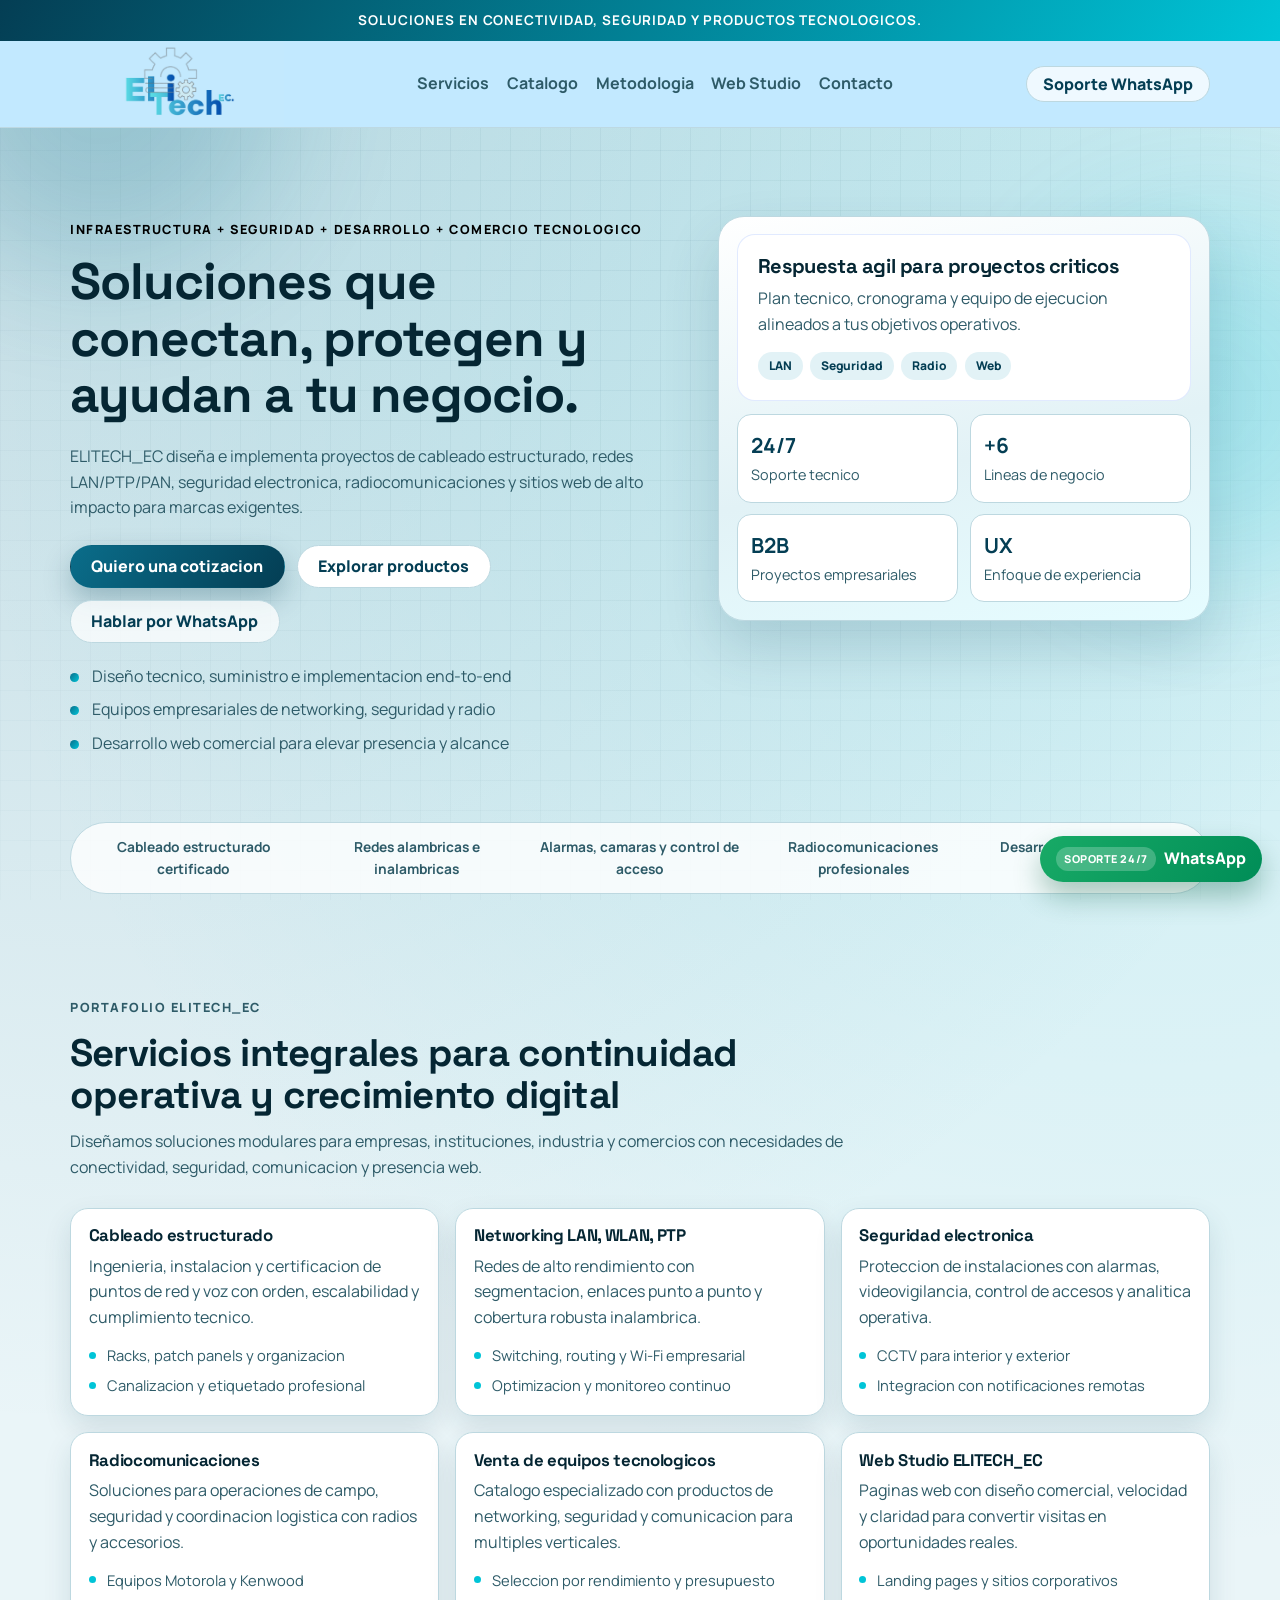
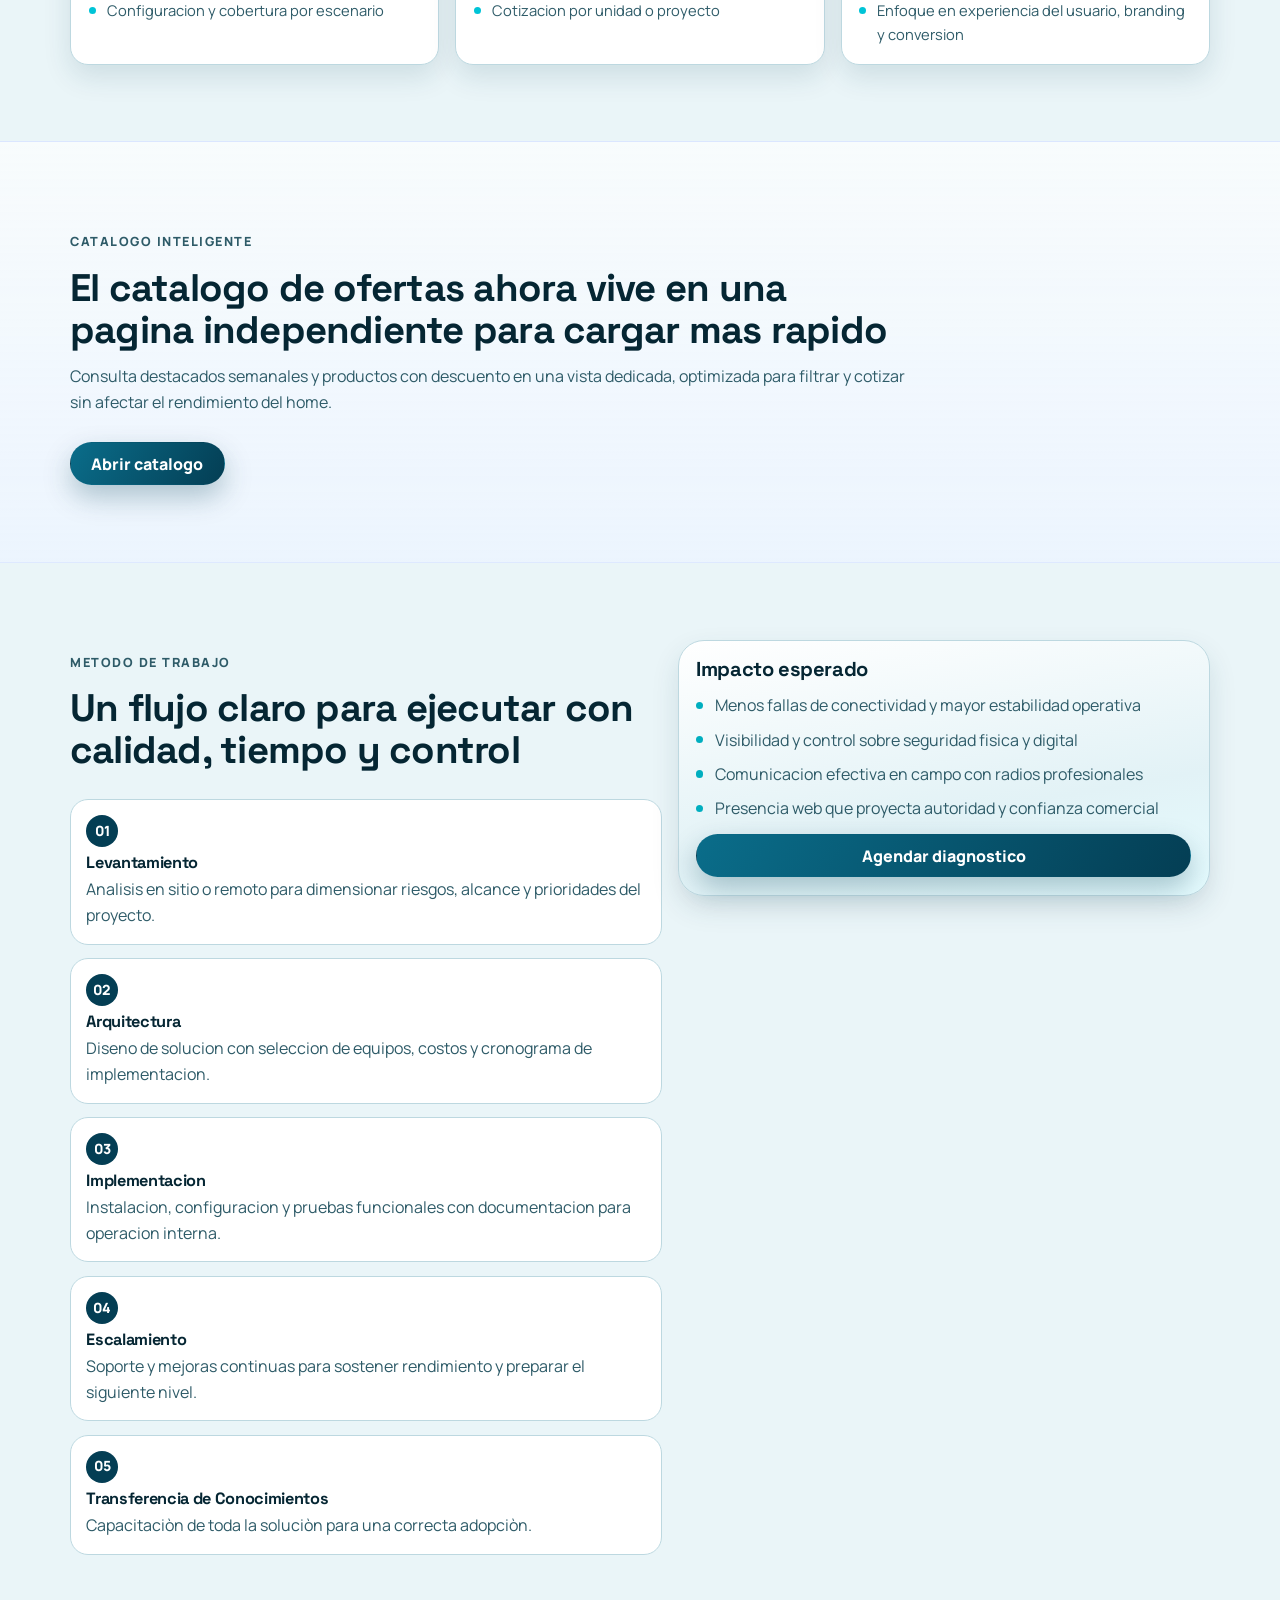
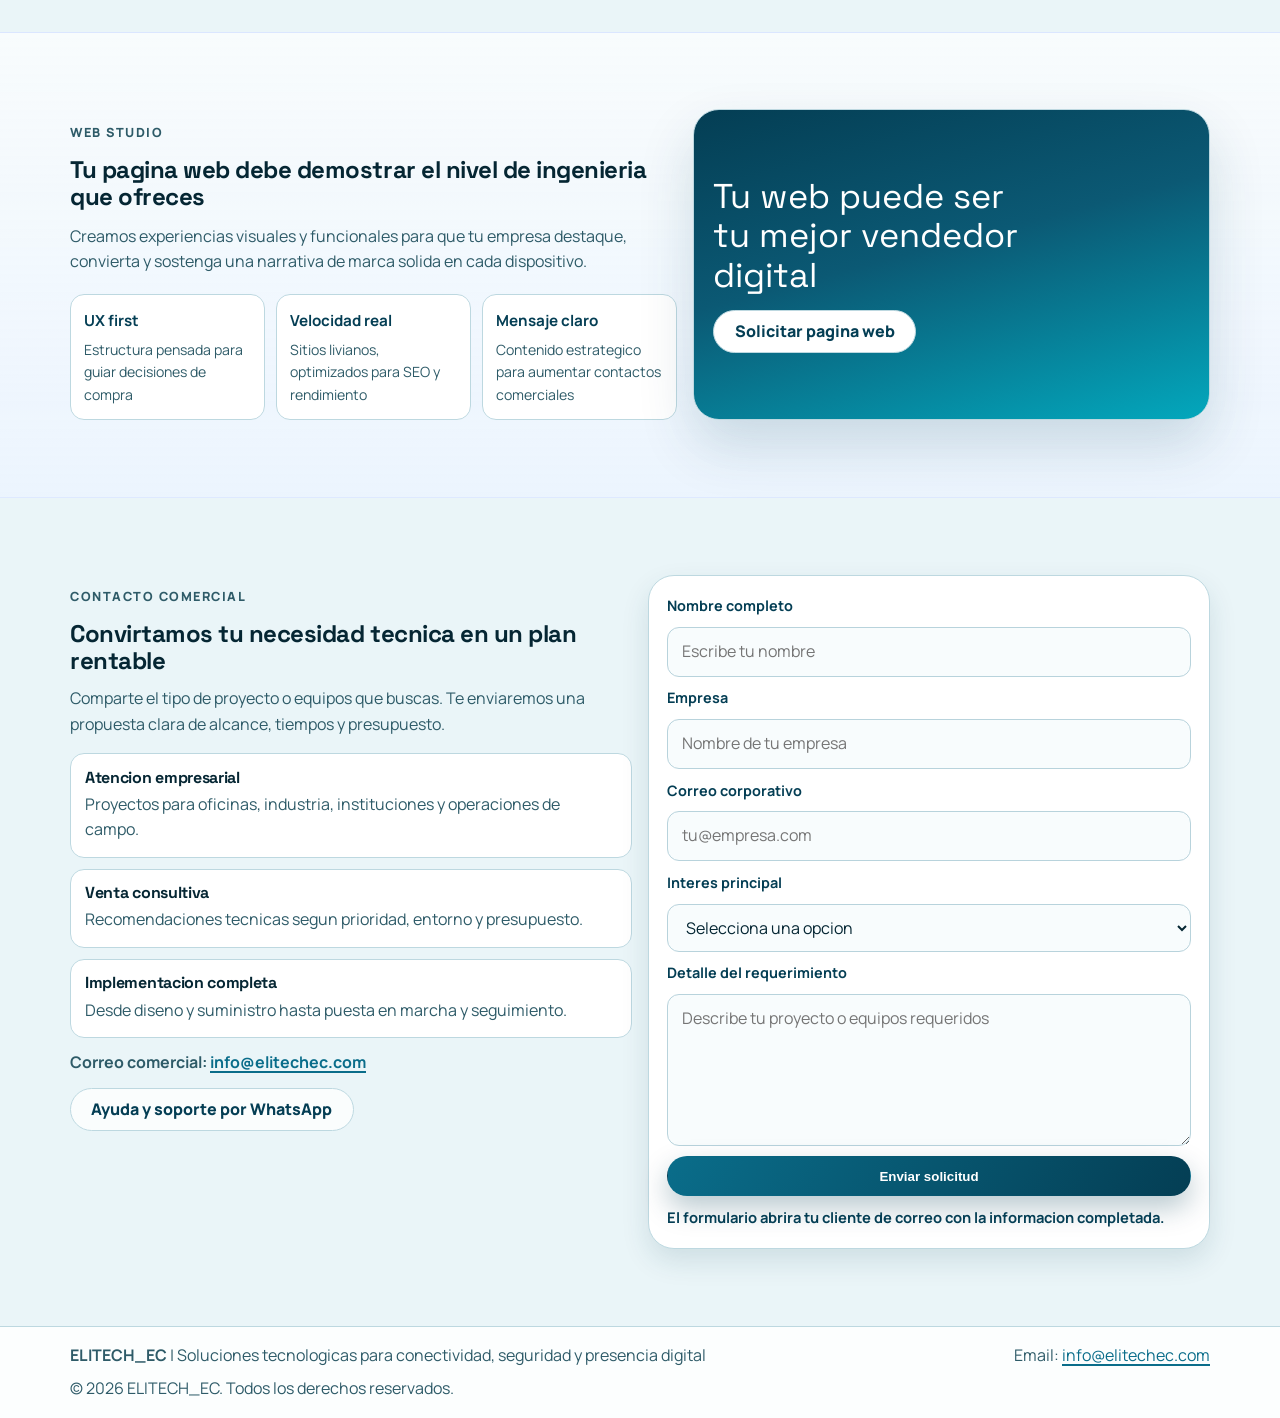
==== index.html @ 36f288fc "Add files via upload" ====
﻿<!doctype html>
<html lang="es">
<head>
  <meta charset="UTF-8">
  <meta name="viewport" content="width=device-width, initial-scale=1.0">
  <meta name="description" content="ELITECH_EC integra infraestructura de red, seguridad electronica, radiocomunicaciones y desarrollo web con enfoque comercial y experiencia premium.">
  <title>ELITECH_EC | Tecnologia, Seguridad y Desarrollo Web</title>
  <link rel="preconnect" href="https://fonts.googleapis.com">
  <link rel="preconnect" href="https://fonts.gstatic.com" crossorigin>
  <link href="https://fonts.googleapis.com/css2?family=Manrope:wght@400;500;600;700;800&family=Space+Grotesk:wght@500;600;700&display=swap" rel="stylesheet">
  <link rel="stylesheet" href="styles.css">
</head>
<body>
  <div class="page-glow glow-one" aria-hidden="true"></div>
  <div class="page-glow glow-two" aria-hidden="true"></div>
  <div class="grid-noise" aria-hidden="true"></div>

  <p class="top-banner">Soluciones en conectividad, seguridad y productos tecnologicos.</p>

  <header class="site-header" id="inicio">
    <div class="container nav-wrap">
      <a class="logo" href="#inicio" aria-label="ELITECH_EC">
        <img class="js-brand-logo" src="/assets/logoV1.jpg" alt="ELITECH_EC">
      </a>

      <button class="menu-toggle" aria-expanded="false" aria-controls="mainNav" aria-label="Abrir menu">
        <span></span>
        <span></span>
        <span></span>
      </button>

      <nav class="main-nav" id="mainNav">
        <a href="#servicios">Servicios</a>
        <a href="catalogo.html">Catalogo</a>
        <a href="#metodo">Metodologia</a> 
        <a href="#webstudio">Web Studio</a>
        <a href="#contacto">Contacto</a>
      </nav>

      <a class="btn btn-outline btn-small js-whatsapp-link" data-message="Hola ELITECH_EC, necesito soporte para mi proyecto tecnologico." href="#" target="_blank" rel="noopener noreferrer">Soporte WhatsApp</a>
    </div>
  </header>

  <main>
    <section class="hero reveal">
      <div class="container hero-grid">
        <div class="hero-copy">
          <p class="eyebrow">Infraestructura + Seguridad + Desarrollo + Comercio Tecnologico</p>
          <h1>Soluciones que conectan, protegen y ayudan a tu negocio.</h1>
          <p class="hero-text">
            ELITECH_EC diseña e implementa proyectos de cableado estructurado, redes LAN/PTP/PAN,
            seguridad electronica, radiocomunicaciones y sitios web de alto impacto para marcas exigentes.
          </p>
          <div class="hero-actions">
            <a class="btn btn-primary" href="#contacto">Quiero una cotizacion</a>
            <a class="btn btn-light" href="catalogo.html">Explorar productos</a>
            <a class="btn btn-outline js-whatsapp-link" data-message="Hola ELITECH_EC, quiero asesoria para elegir equipos y servicios." href="#" target="_blank" rel="noopener noreferrer">Hablar por WhatsApp</a>
          </div>
          <ul class="hero-list">
            <li>Diseño tecnico, suministro e implementacion end-to-end</li>
            <li>Equipos empresariales de networking, seguridad y radio</li>
            <li>Desarrollo web comercial para elevar presencia y alcance</li>
          </ul>
        </div>

        <aside class="hero-showcase" aria-label="Indicadores de valor">
          <article class="showcase-card featured">
            <h2>Respuesta agil para proyectos criticos</h2>
            <p>Plan tecnico, cronograma y equipo de ejecucion alineados a tus objetivos operativos.</p>
            <div class="chip-row">
              <span>LAN</span>
              <span>Seguridad</span>
              <span>Radio</span>
              <span>Web</span>
            </div>
          </article>

          <div class="showcase-metrics">
            <article>
              <strong>24/7</strong>
              <span>Soporte tecnico</span>
            </article>
            <article>
              <strong>+6</strong>
              <span>Lineas de negocio</span>
            </article>
            <article>
              <strong>B2B</strong>
              <span>Proyectos empresariales</span>
            </article>
            <article>
              <strong>UX</strong>
              <span>Enfoque de experiencia</span>
            </article>
          </div>
        </aside>
      </div>
    </section>

    <section class="trust-band reveal" aria-label="Capacidades clave">
      <div class="container trust-track">
        <span>Cableado estructurado certificado</span>
        <span>Redes alambricas e inalambricas</span>
        <span>Alarmas, camaras y control de acceso</span>
        <span>Radiocomunicaciones profesionales</span>
        <span>Desarrollo de paginas web premium</span>
      </div>
    </section>

    <section class="section reveal" id="servicios">
      <div class="container">
        <header class="section-head">
          <p class="eyebrow">Portafolio ELITECH_EC</p>
          <h2>Servicios integrales para continuidad operativa y crecimiento digital</h2>
          <p>
            Diseñamos soluciones modulares para empresas, instituciones, industria y comercios con necesidades
            de conectividad, seguridad, comunicacion y presencia web.
          </p>
        </header>

        <div class="service-grid">
          <article class="service-card">
            <h3>Cableado estructurado</h3>
            <p>Ingenieria, instalacion y certificacion de puntos de red y voz con orden, escalabilidad y cumplimiento tecnico.</p>
            <ul>
              <li>Racks, patch panels y organizacion</li>
              <li>Canalizacion y etiquetado profesional</li>
            </ul>
          </article>
          <article class="service-card">
            <h3>Networking LAN, WLAN, PTP</h3>
            <p>Redes de alto rendimiento con segmentacion, enlaces punto a punto y cobertura robusta inalambrica.</p>
            <ul>
              <li>Switching, routing y Wi-Fi empresarial</li>
              <li>Optimizacion y monitoreo continuo</li>
            </ul>
          </article>
          <article class="service-card">
            <h3>Seguridad electronica</h3>
            <p>Proteccion de instalaciones con alarmas, videovigilancia, control de accesos y analitica operativa.</p>
            <ul>
              <li>CCTV para interior y exterior</li>
              <li>Integracion con notificaciones remotas</li>
            </ul>
          </article>
          <article class="service-card">
            <h3>Radiocomunicaciones</h3>
            <p>Soluciones para operaciones de campo, seguridad y coordinacion logistica con radios y accesorios.</p>
            <ul>
              <li>Equipos Motorola y Kenwood</li>
              <li>Configuracion y cobertura por escenario</li>
            </ul>
          </article>
          <article class="service-card">
            <h3>Venta de equipos tecnologicos</h3>
            <p>Catalogo especializado con productos de networking, seguridad y comunicacion para multiples verticales.</p>
            <ul>
              <li>Seleccion por rendimiento y presupuesto</li>
              <li>Cotizacion por unidad o proyecto</li>
            </ul>
          </article>
          <article class="service-card">
            <h3>Web Studio ELITECH_EC</h3>
            <p>Paginas web con diseño comercial, velocidad y claridad para convertir visitas en oportunidades reales.</p>
            <ul>
              <li>Landing pages y sitios corporativos</li>
              <li>Enfoque en experiencia del usuario, branding y conversion</li>
            </ul>
          </article>
        </div>
      </div>
    </section>

    <section class="section section-contrast reveal" id="catalogo-home">
      <div class="container">
        <header class="section-head compact">
          <p class="eyebrow">Catalogo inteligente</p>
          <h2>El catalogo de ofertas ahora vive en una pagina independiente para cargar mas rapido</h2>
          <p>
            Consulta destacados semanales y productos con descuento en una vista dedicada,
            optimizada para filtrar y cotizar sin afectar el rendimiento del home.
          </p>
        </header>
        <a class="btn btn-primary" href="catalogo.html">Abrir catalogo</a>
      </div>
    </section>

    <section class="section reveal" id="metodo">
      <div class="container split-grid">
        <div>
          <header class="section-head compact">
            <p class="eyebrow">Metodo de trabajo</p>
            <h2>Un flujo claro para ejecutar con calidad, tiempo y control</h2>
          </header>

          <div class="process-list">
            <article>
              <span>01</span>
              <h3>Levantamiento</h3>
              <p>Analisis en sitio o remoto para dimensionar riesgos, alcance y prioridades del proyecto.</p>
            </article>
            <article>
              <span>02</span>
              <h3>Arquitectura</h3>
              <p>Diseno de solucion con seleccion de equipos, costos y cronograma de implementacion.</p>
            </article>
            <article>
              <span>03</span>
              <h3>Implementacion</h3>
              <p>Instalacion, configuracion y pruebas funcionales con documentacion para operacion interna.</p>
            </article>
            <article>
              <span>04</span>
              <h3>Escalamiento</h3>
              <p>Soporte y mejoras continuas para sostener rendimiento y preparar el siguiente nivel.</p>
            </article>
            <article>
              <span>05</span>
              <h3>Transferencia de Conocimientos</h3>
              <p>Capacitaciòn de toda la soluciòn para una correcta adopciòn.</p>
            </article>
          </div>
        </div>

        <aside class="impact-panel">
          <h3>Impacto esperado</h3>
          <ul>
            <li>Menos fallas de conectividad y mayor estabilidad operativa</li>
            <li>Visibilidad y control sobre seguridad fisica y digital</li>
            <li>Comunicacion efectiva en campo con radios profesionales</li>
            <li>Presencia web que proyecta autoridad y confianza comercial</li>
          </ul>
          <a class="btn btn-primary" href="#contacto">Agendar diagnostico</a>
        </aside>
      </div>
    </section>

    <section class="section section-contrast reveal" id="webstudio">
      <div class="container webstudio-wrap">
        <div class="web-copy">
          <p class="eyebrow">Web Studio</p>
          <h2>Tu pagina web debe demostrar el nivel de ingenieria que ofreces</h2>
          <p>
            Creamos experiencias visuales y funcionales para que tu empresa destaque, convierta y sostenga una
            narrativa de marca solida en cada dispositivo.
          </p>
          <div class="proof-row">
            <article>
              <strong>UX first</strong>
              <span>Estructura pensada para guiar decisiones de compra</span>
            </article>
            <article>
              <strong>Velocidad real</strong>
              <span>Sitios livianos, optimizados para SEO y rendimiento</span>
            </article>
            <article>
              <strong>Mensaje claro</strong>
              <span>Contenido estrategico para aumentar contactos comerciales</span>
            </article>
          </div>
        </div>

        <div class="web-highlight">
          <p>Tu web puede ser tu mejor vendedor digital</p>
          <a class="btn btn-light" href="#contacto">Solicitar pagina web</a>
        </div>
      </div>
    </section>

    <section class="section reveal" id="contacto">
      <div class="container contact-grid">
        <div class="contact-copy">
          <p class="eyebrow">Contacto comercial</p>
          <h2>Convirtamos tu necesidad tecnica en un plan rentable</h2>
          <p>
            Comparte el tipo de proyecto o equipos que buscas. Te enviaremos una propuesta clara de alcance,
            tiempos y presupuesto.
          </p>

          <div class="contact-cards">
            <article>
              <h3>Atencion empresarial</h3>
              <p>Proyectos para oficinas, industria, instituciones y operaciones de campo.</p>
            </article>
            <article>
              <h3>Venta consultiva</h3>
              <p>Recomendaciones tecnicas segun prioridad, entorno y presupuesto.</p>
            </article>
            <article>
              <h3>Implementacion completa</h3>
              <p>Desde diseno y suministro hasta puesta en marcha y seguimiento.</p>
            </article>
          </div>
          <p class="contact-email-line">
            Correo comercial:
            <a class="contact-email-link js-contact-email-link" href="#" target="_blank" rel="noopener noreferrer">
              <span class="js-contact-email-text">info@elitechec.com</span>
            </a>
          </p>
          <a class="btn btn-outline js-whatsapp-link" data-message="Hola ELITECH_EC, necesito ayuda tecnica y comercial para mi requerimiento." href="#" target="_blank" rel="noopener noreferrer">Ayuda y soporte por WhatsApp</a>
        </div>

        <form class="contact-form" id="contactForm" action="mailto:configura@tuempresa.com" method="get">
          <label for="name">Nombre completo</label>
          <input id="name" name="name" type="text" placeholder="Escribe tu nombre" required>

          <label for="company">Empresa</label>
          <input id="company" name="company" type="text" placeholder="Nombre de tu empresa">

          <label for="email">Correo corporativo</label>
          <input id="email" name="email" type="email" placeholder="tu@empresa.com" required>

          <label for="interest">Interes principal</label>
          <select id="interest" name="interest" required>
            <option value="">Selecciona una opcion</option>
            <option value="cableado">Cableado estructurado</option>
            <option value="networking">Networking LAN/PTP/PAN</option>
            <option value="seguridad">Seguridad electronica</option>
            <option value="radio">Radiocomunicaciones</option>
            <option value="equipos">Venta de equipos</option>
            <option value="web">Diseno de pagina web</option>
          </select>

          <label for="message">Detalle del requerimiento</label>
          <textarea id="message" name="message" rows="5" placeholder="Describe tu proyecto o equipos requeridos" required></textarea>

          <button class="btn btn-primary" type="submit">Enviar solicitud</button>
          <p class="form-note" id="formNote" aria-live="polite"></p>
        </form>
      </div>
    </section>
  </main>

  <a class="wa-float js-whatsapp-link" data-message="Hola ELITECH_EC, requiero ayuda inmediata con servicios o equipos." href="#" target="_blank" rel="noopener noreferrer" aria-label="Abrir soporte por WhatsApp">
    <span class="wa-float-label">Soporte 24/7</span>
    WhatsApp
  </a>

  <footer class="site-footer">
    <div class="container footer-wrap">
      <p><strong>ELITECH_EC</strong> | Soluciones tecnologicas para conectividad, seguridad y presencia digital</p>
      <p>
        Email:
        <a class="footer-email js-contact-email-link" href="#" target="_blank" rel="noopener noreferrer">
          <span class="js-contact-email-text">info@elitechec.com</span>
        </a>
      </p>
      <p>&copy; <span id="year"></span> ELITECH_EC. Todos los derechos reservados.</p>
    </div>
  </footer>

  <script src="script.js"></script>
</body>
</html>
---- styles.css ----
:root {
  --bg: #eaf5f8;
  --ink: #052633;
  --ink-soft: #2e5b68;
  --surface: #ffffff;
  --surface-soft: #e2f2f6;
  --line: #bdd8e0;
  --primary: #0a6d8a;
  --primary-strong: #043e54;
  --secondary: #00c4d7;
  --highlight: #00aebf;
  --highlight-soft: #def7fa;
  --shadow-lg: 0 26px 55px rgba(4, 62, 84, 0.16);
  --shadow-md: 0 12px 28px rgba(4, 62, 84, 0.12);
  --radius-xl: 26px;
  --radius-lg: 18px;
  --radius-md: 14px;
}

* {
  box-sizing: border-box;
}

html {
  scroll-behavior: smooth;
}

body {
  margin: 0;
  color: var(--ink);
  font-family: "Manrope", "Segoe UI", sans-serif;
  background:
    radial-gradient(circle at 8% 0%, rgba(10, 109, 138, 0.2), transparent 30%),
    radial-gradient(circle at 90% 8%, rgba(0, 196, 215, 0.15), transparent 27%),
    var(--bg);
  line-height: 1.6;
}

h1,
h2,
h3,
.logo {
  margin: 0;
  line-height: 1.1;
  letter-spacing: -0.02em;
  font-family: "Space Grotesk", "Segoe UI", sans-serif;
}

p {
  margin: 0;
}

a {
  color: inherit;
  text-decoration: none;
}

img {
  max-width: 100%;
  display: block;
}

.container {
  width: min(1140px, 92%);
  margin: 0 auto;
}

.page-glow {
  position: fixed;
  width: 360px;
  height: 360px;
  border-radius: 50%;
  filter: blur(66px);
  opacity: 0.46;
  z-index: -2;
  pointer-events: none;
}

.glow-one {
  top: -90px;
  left: -80px;
  background: rgba(10, 109, 138, 0.45);
}

.glow-two {
  right: -110px;
  top: 220px;
  background: rgba(0, 196, 215, 0.35);
}

.grid-noise {
  position: fixed;
  inset: 0;
  z-index: -3;
  pointer-events: none;
  background-image: linear-gradient(rgba(4, 62, 84, 0.05) 1px, transparent 1px),
    linear-gradient(90deg, rgba(4, 62, 84, 0.05) 1px, transparent 1px);
  background-size: 30px 30px;
  mask-image: radial-gradient(circle at 50% 30%, rgba(0, 0, 0, 1), rgba(0, 0, 0, 0.3));
}

.top-banner {
  margin: 0;
  text-align: center;
  padding: 0.62rem 1rem;
  font-size: 0.84rem;
  font-weight: 700;
  letter-spacing: 0.07em;
  text-transform: uppercase;
  color: #fff;
  background: linear-gradient(120deg, var(--primary-strong), var(--secondary));
}

.catalog-mini-strip {
  margin: 0;
  text-align: center;
  padding: 0.48rem 1rem;
  font-size: 0.78rem;
  font-weight: 700;
  letter-spacing: 0.06em;
  text-transform: uppercase;
  color: #fff;
  background: linear-gradient(120deg, #05465f, #00aebf);
}

.site-header {
  position: sticky;
  top: 0;
  z-index: 35;
  backdrop-filter: blur(12px);
  border-bottom: 1px solid rgba(189, 216, 224, 0.88);
  background: #c2e9ff;
}

.nav-wrap {
  min-height: 76px;
  display: flex;
  align-items: center;
  justify-content: space-between;
  gap: 0.9rem;
}

.logo {
  display: inline-flex;
  align-items: center;
  max-width: 214px;
  line-height: 0;
}

.logo-mark {
  width: 100%;
  height: auto;
  border-radius: 10px;
  box-shadow: 0 10px 20px rgba(4, 62, 84, 0.24);
}

.main-nav {
  display: flex;
  align-items: center;
  gap: 1.1rem;
}

.main-nav a {
  color: var(--ink-soft);
  font-weight: 700;
  position: relative;
}

.main-nav a::after {
  content: "";
  position: absolute;
  left: 0;
  bottom: -0.35rem;
  width: 100%;
  height: 2px;
  background: var(--primary);
  transform: scaleX(0);
  transform-origin: left;
  transition: transform 0.22s ease;
}

.main-nav a:hover::after,
.main-nav a:focus-visible::after {
  transform: scaleX(1);
}

.menu-toggle {
  display: none;
  width: 42px;
  height: 42px;
  border: 0;
  padding: 0;
  background: transparent;
}

.menu-toggle span {
  display: block;
  width: 24px;
  height: 2px;
  margin: 5px auto;
  border-radius: 999px;
  background: var(--primary-strong);
}

.btn {
  border: 1px solid transparent;
  border-radius: 999px;
  padding: 0.78rem 1.28rem;
  display: inline-flex;
  justify-content: center;
  align-items: center;
  font-weight: 800;
  line-height: 1;
  transition: transform 0.2s ease, box-shadow 0.2s ease, background-color 0.2s ease;
}

.btn:hover {
  transform: translateY(-2px);
}

.js-whatsapp-link.disabled,
.js-contact-email-link.disabled {
  pointer-events: none;
  opacity: 0.56;
}

.btn-small {
  padding: 0.58rem 1rem;
}

.btn-primary {
  color: #fff;
  background: linear-gradient(120deg, var(--primary), var(--primary-strong));
  box-shadow: 0 12px 28px rgba(4, 62, 84, 0.28);
}

.btn-light {
  color: var(--primary-strong);
  border-color: var(--line);
  background: #fff;
}

.btn-outline {
  color: var(--primary-strong);
  border-color: var(--line);
  background: rgba(255, 255, 255, 0.74);
}

.hero {
  padding: 5.5rem 0 3.2rem;
}

.hero-grid {
  display: grid;
  grid-template-columns: 1.12fr 0.88fr;
  align-items: start;
  gap: 1.4rem;
}

.eyebrow {
  display: inline-flex;
  margin-bottom: 0.9rem;
  font-size: 0.79rem;
  font-weight: 800;
  text-transform: uppercase;
  letter-spacing: 0.12em;
  color:black
}

.hero h1 {
  max-width: 17ch;
  font-size: clamp(2rem, 4vw, 3.5rem);
}

.hero-text {
  margin-top: 1.3rem;
  color: var(--ink-soft);
  max-width: 62ch;
}

.hero-actions {
  margin-top: 1.5rem;
  display: flex;
  flex-wrap: wrap;
  gap: 0.75rem;
}

.hero-list {
  margin: 1.3rem 0 0;
  padding: 0;
  list-style: none;
  display: grid;
  gap: 0.5rem;
  color: var(--ink-soft);
}

.hero-list li {
  padding-left: 1.4rem;
  position: relative;
}

.hero-list li::before {
  content: "";
  position: absolute;
  left: 0;
  top: 0.58rem;
  width: 0.55rem;
  height: 0.55rem;
  border-radius: 50%;
  background: linear-gradient(130deg, var(--primary), var(--secondary));
}

.hero-showcase {
  background: linear-gradient(168deg, #ffffff, #e2f2f6 58%, #e5fcff);
  border-radius: var(--radius-xl);
  border: 1px solid var(--line);
  box-shadow: var(--shadow-lg);
  padding: 1.1rem;
  display: grid;
  gap: 0.85rem;
}

.showcase-card {
  border-radius: var(--radius-lg);
  padding: 1.25rem;
  border: 1px solid rgba(213, 226, 255, 0.7);
  background: #fff;
}

.showcase-card h2 {
  font-size: 1.25rem;
  margin-bottom: 0.55rem;
}

.showcase-card p {
  color: var(--ink-soft);
}

.chip-row {
  margin-top: 0.9rem;
  display: flex;
  flex-wrap: wrap;
  gap: 0.45rem;
}

.chip-row span {
  border-radius: 999px;
  padding: 0.28rem 0.68rem;
  font-size: 0.75rem;
  font-weight: 800;
  color: var(--primary-strong);
  background: var(--surface-soft);
}

.showcase-metrics {
  display: grid;
  grid-template-columns: repeat(2, minmax(0, 1fr));
  gap: 0.72rem;
}

.showcase-metrics article {
  border-radius: var(--radius-md);
  border: 1px solid var(--line);
  background: #fff;
  padding: 0.85rem;
}

.showcase-metrics strong {
  display: block;
  font-size: 1.3rem;
  color: var(--primary-strong);
}

.showcase-metrics span {
  color: var(--ink-soft);
  font-size: 0.9rem;
}

.trust-band {
  padding: 0.9rem 0;
}

.trust-track {
  border-radius: 999px;
  border: 1px solid var(--line);
  background: rgba(255, 255, 255, 0.8);
  padding: 0.8rem 1.1rem;
  display: grid;
  grid-template-columns: repeat(5, minmax(0, 1fr));
  gap: 0.8rem;
  text-align: center;
  font-weight: 700;
  font-size: 0.86rem;
  color: var(--ink-soft);
}

.section {
  padding: 4.8rem 0;
}

.section-contrast {
  background: linear-gradient(180deg, rgba(255, 255, 255, 0.66), rgba(236, 244, 255, 0.86));
  border-top: 1px solid rgba(213, 226, 255, 0.75);
  border-bottom: 1px solid rgba(213, 226, 255, 0.75);
}

.section-head {
  max-width: 780px;
  margin-bottom: 1.7rem;
}

.section-head h2 {
  font-size: clamp(1.64rem, 3vw, 2.55rem);
}

.section-head p {
  margin-top: 0.8rem;
  color: var(--ink-soft);
}

.section-head.compact {
  max-width: 840px;
}

.catalog-status {
  margin-top: 0.55rem;
  font-size: 0.9rem;
  font-weight: 700;
  color: var(--primary-strong);
}

.service-grid {
  display: grid;
  grid-template-columns: repeat(3, minmax(0, 1fr));
  gap: 1rem;
}

.service-card {
  border-radius: var(--radius-lg);
  border: 1px solid var(--line);
  background: #fff;
  padding: 1.1rem;
  box-shadow: var(--shadow-md);
  transition: transform 0.24s ease, box-shadow 0.24s ease;
}

.service-card:hover {
  transform: translateY(-4px);
  box-shadow: 0 20px 30px rgba(4, 62, 84, 0.16);
}

.service-card h3 {
  font-size: 1.05rem;
}

.service-card p {
  margin-top: 0.55rem;
  color: var(--ink-soft);
}

.service-card ul {
  margin: 0.85rem 0 0;
  padding: 0;
  list-style: none;
  display: grid;
  gap: 0.42rem;
}

.service-card li {
  font-size: 0.92rem;
  color: var(--ink-soft);
  padding-left: 1.12rem;
  position: relative;
}

.service-card li::before {
  content: "";
  position: absolute;
  left: 0;
  top: 0.48rem;
  width: 0.44rem;
  height: 0.44rem;
  border-radius: 50%;
  background: var(--secondary);
}

.catalog-controls {
  display: flex;
  flex-wrap: wrap;
  gap: 0.7rem;
  margin: 1.4rem 0;
}

.filter-btn {
  border: 1px solid var(--line);
  border-radius: 999px;
  background: #fff;
  color: var(--primary-strong);
  font: inherit;
  font-weight: 800;
  padding: 0.55rem 0.95rem;
  cursor: pointer;
}

.filter-btn.active {
  border-color: transparent;
  color: #fff;
  background: linear-gradient(120deg, var(--primary), var(--primary-strong));
}

.catalog-layout {
  display: grid;
  grid-template-columns: 1fr;
  gap: 1rem;
}

.catalog-block {
  border-radius: var(--radius-xl);
  border: 1px solid var(--line);
  background: #fff;
  padding: 1rem;
  box-shadow: var(--shadow-md);
}

.catalog-block-head h3 {
  font-size: 1.22rem;
}

.catalog-block-head p {
  margin-top: 0.42rem;
  color: var(--ink-soft);
}

.product-grid {
  margin-top: 1rem;
  display: grid;
  grid-template-columns: repeat(3, minmax(0, 1fr));
  gap: 0.9rem;
}

.product-card {
  border-radius: var(--radius-lg);
  border: 1px solid var(--line);
  background: #fff;
  overflow: hidden;
  display: grid;
  box-shadow: 0 10px 22px rgba(4, 62, 84, 0.13);
}

.product-media-link {
  display: block;
  color: inherit;
}

.product-media-link:focus-visible {
  outline: 2px solid var(--primary);
  outline-offset: -2px;
}

.product-media {
  aspect-ratio: 16 / 10;
  background: linear-gradient(155deg, rgba(10, 109, 138, 0.09), rgba(0, 196, 215, 0.11));
  display: grid;
  place-items: center;
  padding: 0.65rem;
}

.product-media img {
  width: 100%;
  height: 100%;
  object-fit: contain;
}

.product-media.is-fallback {
  padding: 1rem;
}

.product-media-fallback-text {
  width: 100%;
  text-align: center;
  font-family: "Space Grotesk", "Segoe UI", sans-serif;
  font-size: clamp(1.05rem, 2.3vw, 1.4rem);
  font-weight: 700;
  line-height: 1.22;
  color: var(--primary-strong);
  display: -webkit-box;
  -webkit-line-clamp: 4;
  -webkit-box-orient: vertical;
  overflow: hidden;
}

.product-head {
  padding: 0.8rem 0.9rem;
  display: flex;
  justify-content: space-between;
  align-items: center;
  gap: 0.6rem;
  background: linear-gradient(145deg, rgba(10, 109, 138, 0.16), rgba(0, 196, 215, 0.14));
}

.product-tag {
  display: inline-flex;
  border-radius: 999px;
  padding: 0.22rem 0.58rem;
  font-size: 0.71rem;
  font-weight: 800;
  text-transform: uppercase;
  letter-spacing: 0.08em;
  color: var(--primary-strong);
  background: #fff;
}

.discount-badge {
  border-radius: 999px;
  padding: 0.2rem 0.52rem;
  font-size: 0.72rem;
  font-weight: 800;
  color: #0a5164;
  background: var(--highlight-soft);
}

.product-body {
  padding: 0.95rem;
  display: grid;
  gap: 0.5rem;
}

.product-name {
  font-size: 1.03rem;
}

.product-brand,
.product-copy {
  color: var(--ink-soft);
}

.product-brand {
  font-size: 0.92rem;
}

.product-copy {
  font-size: 0.92rem;
}

.product-meta {
  margin-top: 0.3rem;
  display: flex;
  justify-content: space-between;
  align-items: center;
  gap: 0.6rem;
}

.price-wrap {
  display: grid;
  gap: 0.08rem;
}

.product-price {
  font-size: 1.04rem;
  font-weight: 800;
  color: var(--primary-strong);
}

.product-old {
  font-size: 0.82rem;
  color: #7f8ba7;
  text-decoration: line-through;
}

.product-cta {
  font-size: 0.9rem;
  font-weight: 800;
  color: var(--highlight);
}

.product-empty {
  border: 1px dashed var(--line);
  border-radius: var(--radius-md);
  padding: 0.9rem;
  color: var(--ink-soft);
  background: var(--surface-soft);
}

.split-grid {
  display: grid;
  grid-template-columns: 1fr 0.9fr;
  gap: 1rem;
  align-items: start;
}

.process-list {
  display: grid;
  gap: 0.82rem;
}

.process-list article {
  border-radius: var(--radius-lg);
  border: 1px solid var(--line);
  background: #fff;
  padding: 0.95rem;
}

.process-list span {
  display: inline-flex;
  width: 2rem;
  height: 2rem;
  border-radius: 50%;
  align-items: center;
  justify-content: center;
  font-size: 0.88rem;
  font-weight: 800;
  color: #fff;
  background: var(--primary-strong);
  margin-bottom: 0.45rem;
}

.process-list h3 {
  font-size: 1.02rem;
}

.process-list p {
  margin-top: 0.32rem;
  color: var(--ink-soft);
}

.impact-panel {
  border-radius: var(--radius-xl);
  border: 1px solid var(--line);
  background: linear-gradient(170deg, #ffffff, #e2f2f6 64%, #e5fcff);
  padding: 1.1rem;
  box-shadow: var(--shadow-md);
  display: grid;
  gap: 0.8rem;
}

.impact-panel h3 {
  font-size: 1.26rem;
}

.impact-panel ul {
  margin: 0;
  padding: 0;
  list-style: none;
  display: grid;
  gap: 0.54rem;
}

.impact-panel li {
  padding-left: 1.18rem;
  color: var(--ink-soft);
  position: relative;
}

.impact-panel li::before {
  content: "";
  position: absolute;
  left: 0;
  top: 0.54rem;
  width: 0.45rem;
  height: 0.45rem;
  border-radius: 50%;
  background: var(--highlight);
}

.webstudio-wrap {
  display: grid;
  grid-template-columns: 1.08fr 0.92fr;
  gap: 1rem;
  align-items: stretch;
}

.web-copy p {
  margin-top: 0.84rem;
  color: var(--ink-soft);
  max-width: 64ch;
}

.proof-row {
  margin-top: 1.2rem;
  display: grid;
  grid-template-columns: repeat(3, minmax(0, 1fr));
  gap: 0.7rem;
}

.proof-row article {
  border-radius: var(--radius-md);
  border: 1px solid var(--line);
  background: #fff;
  padding: 0.8rem;
}

.proof-row strong {
  font-size: 0.95rem;
  color: var(--primary-strong);
}

.proof-row span {
  margin-top: 0.35rem;
  display: block;
  color: var(--ink-soft);
  font-size: 0.88rem;
}

.web-highlight {
  border-radius: var(--radius-xl);
  border: 1px solid var(--line);
  background: linear-gradient(165deg, var(--primary-strong), #0b5974 45%, #00c4d7 120%);
  color: #fff;
  padding: 1.2rem;
  display: grid;
  gap: 0.9rem;
  align-content: center;
  box-shadow: var(--shadow-lg);
}

.web-highlight p {
  font-family: "Space Grotesk", "Segoe UI", sans-serif;
  font-size: clamp(1.5rem, 2.8vw, 2.15rem);
  line-height: 1.15;
  max-width: 14ch;
}

.web-highlight .btn {
  width: fit-content;
}

.contact-grid {
  display: grid;
  grid-template-columns: 1fr 1fr;
  gap: 1rem;
  align-items: start;
}

.contact-copy p {
  margin-top: 0.75rem;
  color: var(--ink-soft);
}

.contact-cards {
  margin-top: 1rem;
  display: grid;
  gap: 0.7rem;
}

.contact-cards article {
  border-radius: var(--radius-md);
  border: 1px solid var(--line);
  background: #fff;
  padding: 0.88rem;
}

.contact-cards h3 {
  font-size: 1rem;
}

.contact-cards p {
  margin-top: 0.35rem;
  color: var(--ink-soft);
}

.contact-email-line {
  margin: 1rem 0 0.75rem;
  font-weight: 700;
  color: var(--primary-strong);
}

.contact-email-link,
.footer-email {
  color: var(--primary);
  text-decoration: underline;
  text-decoration-thickness: 2px;
  text-underline-offset: 3px;
}

.contact-form {
  border-radius: var(--radius-xl);
  border: 1px solid var(--line);
  background: #fff;
  padding: 1.15rem;
  box-shadow: var(--shadow-md);
  display: grid;
  gap: 0.6rem;
}

.contact-form label {
  color: var(--primary-strong);
  font-size: 0.9rem;
  font-weight: 700;
}

.contact-form input,
.contact-form select,
.contact-form textarea {
  width: 100%;
  border: 1px solid #b8d3dc;
  border-radius: 12px;
  background: #f8fcfd;
  color: var(--ink);
  font: inherit;
  padding: 0.7rem 0.85rem;
}

.contact-form input:focus,
.contact-form select:focus,
.contact-form textarea:focus {
  outline: 2px solid rgba(10, 109, 138, 0.28);
  border-color: rgba(10, 109, 138, 0.62);
}

.contact-form button:disabled {
  cursor: wait;
  opacity: 0.78;
  transform: none;
}

.form-note {
  min-height: 1.2em;
  margin: 0;
  color: var(--primary-strong);
  font-weight: 700;
  font-size: 0.92rem;
}

.form-note[data-state="pending"] {
  color: var(--primary);
}

.form-note[data-state="success"] {
  color: #0a7e4b;
}

.form-note[data-state="error"] {
  color: #b03f3f;
}

.site-footer {
  border-top: 1px solid var(--line);
  background: rgba(255, 255, 255, 0.85);
}

.wa-float {
  position: fixed;
  right: 1.1rem;
  bottom: 1.1rem;
  z-index: 45;
  border-radius: 999px;
  padding: 0.66rem 1rem;
  font-weight: 800;
  color: #fff;
  background: linear-gradient(125deg, #18aa66, #008d57);
  box-shadow: 0 14px 28px rgba(0, 92, 58, 0.33);
  display: inline-flex;
  align-items: center;
  gap: 0.55rem;
}

.wa-float-label {
  border-radius: 999px;
  padding: 0.18rem 0.5rem;
  font-size: 0.68rem;
  letter-spacing: 0.05em;
  text-transform: uppercase;
  background: rgba(255, 255, 255, 0.22);
}

.footer-wrap {
  padding: 1rem 0;
  display: flex;
  flex-wrap: wrap;
  justify-content: space-between;
  gap: 0.5rem 1rem;
  color: var(--ink-soft);
}

.catalog-page .page-glow,
.catalog-page .grid-noise {
  display: none;
}

.catalog-page .section {
  padding: 3.4rem 0;
}

.catalog-page .site-header-compact {
  background: #c2e9ff;
}

.catalog-page .nav-wrap-compact {
  min-height: 64px;
  gap: 0.7rem;
}

.catalog-page .logo {
  max-width: 186px;
}

.catalog-quick-links {
  margin-left: auto;
  display: flex;
  align-items: center;
  gap: 0.5rem;
}

.catalog-quick-link {
  border: 1px solid var(--line);
  border-radius: 999px;
  padding: 0.42rem 0.8rem;
  font-size: 0.84rem;
  font-weight: 800;
  color: var(--primary-strong);
  background: rgba(255, 255, 255, 0.84);
}

.catalog-quick-link:hover {
  border-color: var(--primary);
}

.reveal {
  opacity: 0;
  transform: translateY(20px);
  transition: opacity 0.65s ease, transform 0.65s ease;
}

.reveal.visible {
  opacity: 1;
  transform: translateY(0);
}

@media (max-width: 1060px) {
  .hero-grid,
  .split-grid,
  .webstudio-wrap,
  .contact-grid {
    grid-template-columns: 1fr;
  }

  .service-grid,
  .product-grid {
    grid-template-columns: repeat(2, minmax(0, 1fr));
  }

  .trust-track {
    grid-template-columns: repeat(3, minmax(0, 1fr));
    border-radius: var(--radius-md);
  }

  .proof-row {
    grid-template-columns: 1fr;
  }
}

@media (max-width: 860px) {
  .btn-small {
    display: none;
  }

  .menu-toggle {
    display: inline-block;
  }

  .main-nav {
    position: absolute;
    top: calc(100% + 8px);
    left: 4%;
    right: 4%;
    border-radius: var(--radius-md);
    border: 1px solid var(--line);
    background: #fff;
    box-shadow: var(--shadow-lg);
    padding: 0.72rem;
    display: grid;
    gap: 0.2rem;
    opacity: 0;
    pointer-events: none;
    transform: translateY(-8px);
    transition: opacity 0.2s ease, transform 0.2s ease;
  }

  .main-nav a {
    padding: 0.55rem 0.65rem;
    border-radius: 8px;
  }

  .main-nav a::after {
    display: none;
  }

  .main-nav a:hover {
    background: var(--surface-soft);
  }

  .main-nav.open {
    opacity: 1;
    pointer-events: auto;
    transform: translateY(0);
  }

  .catalog-page .btn-small {
    display: inline-flex;
  }

  .catalog-page .catalog-quick-links {
    margin-left: 0;
  }
}

@media (max-width: 650px) {
  .logo {
    max-width: 168px;
  }

  .hero {
    padding-top: 4.4rem;
  }

  .section {
    padding: 4rem 0;
  }

  .service-grid,
  .product-grid,
  .trust-track,
  .showcase-metrics {
    grid-template-columns: 1fr;
  }

  .catalog-block {
    padding: 0.85rem;
  }

  .top-banner {
    font-size: 0.72rem;
    letter-spacing: 0.04em;
  }

  .footer-wrap {
    justify-content: flex-start;
  }

  .wa-float {
    right: 0.75rem;
    bottom: 0.75rem;
    font-size: 0.9rem;
    padding: 0.58rem 0.84rem;
  }

  .wa-float-label {
    display: none;
  }

  .catalog-page .nav-wrap-compact {
    min-height: 58px;
  }

  .catalog-page .catalog-quick-links {
    width: 100%;
    justify-content: flex-start;
  }

  .catalog-page .catalog-quick-link {
    font-size: 0.8rem;
    padding: 0.4rem 0.7rem;
  }
}
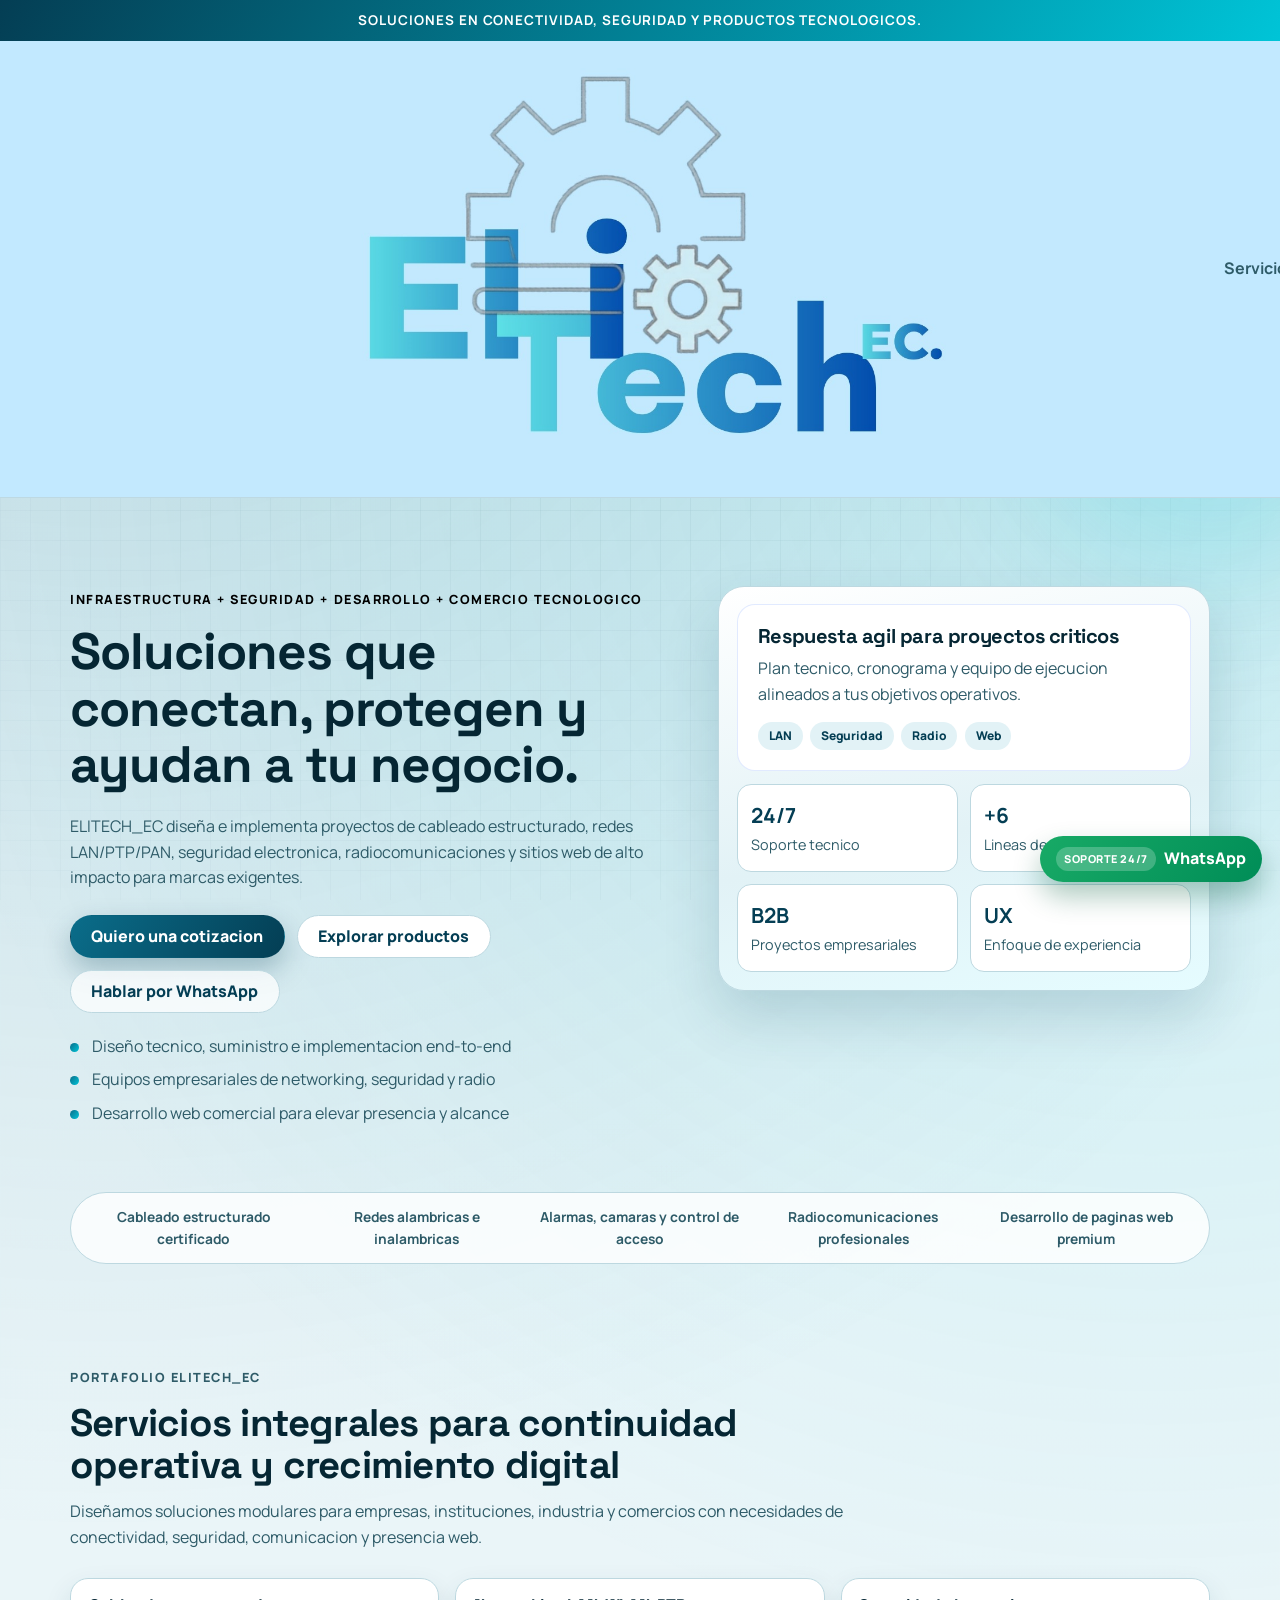
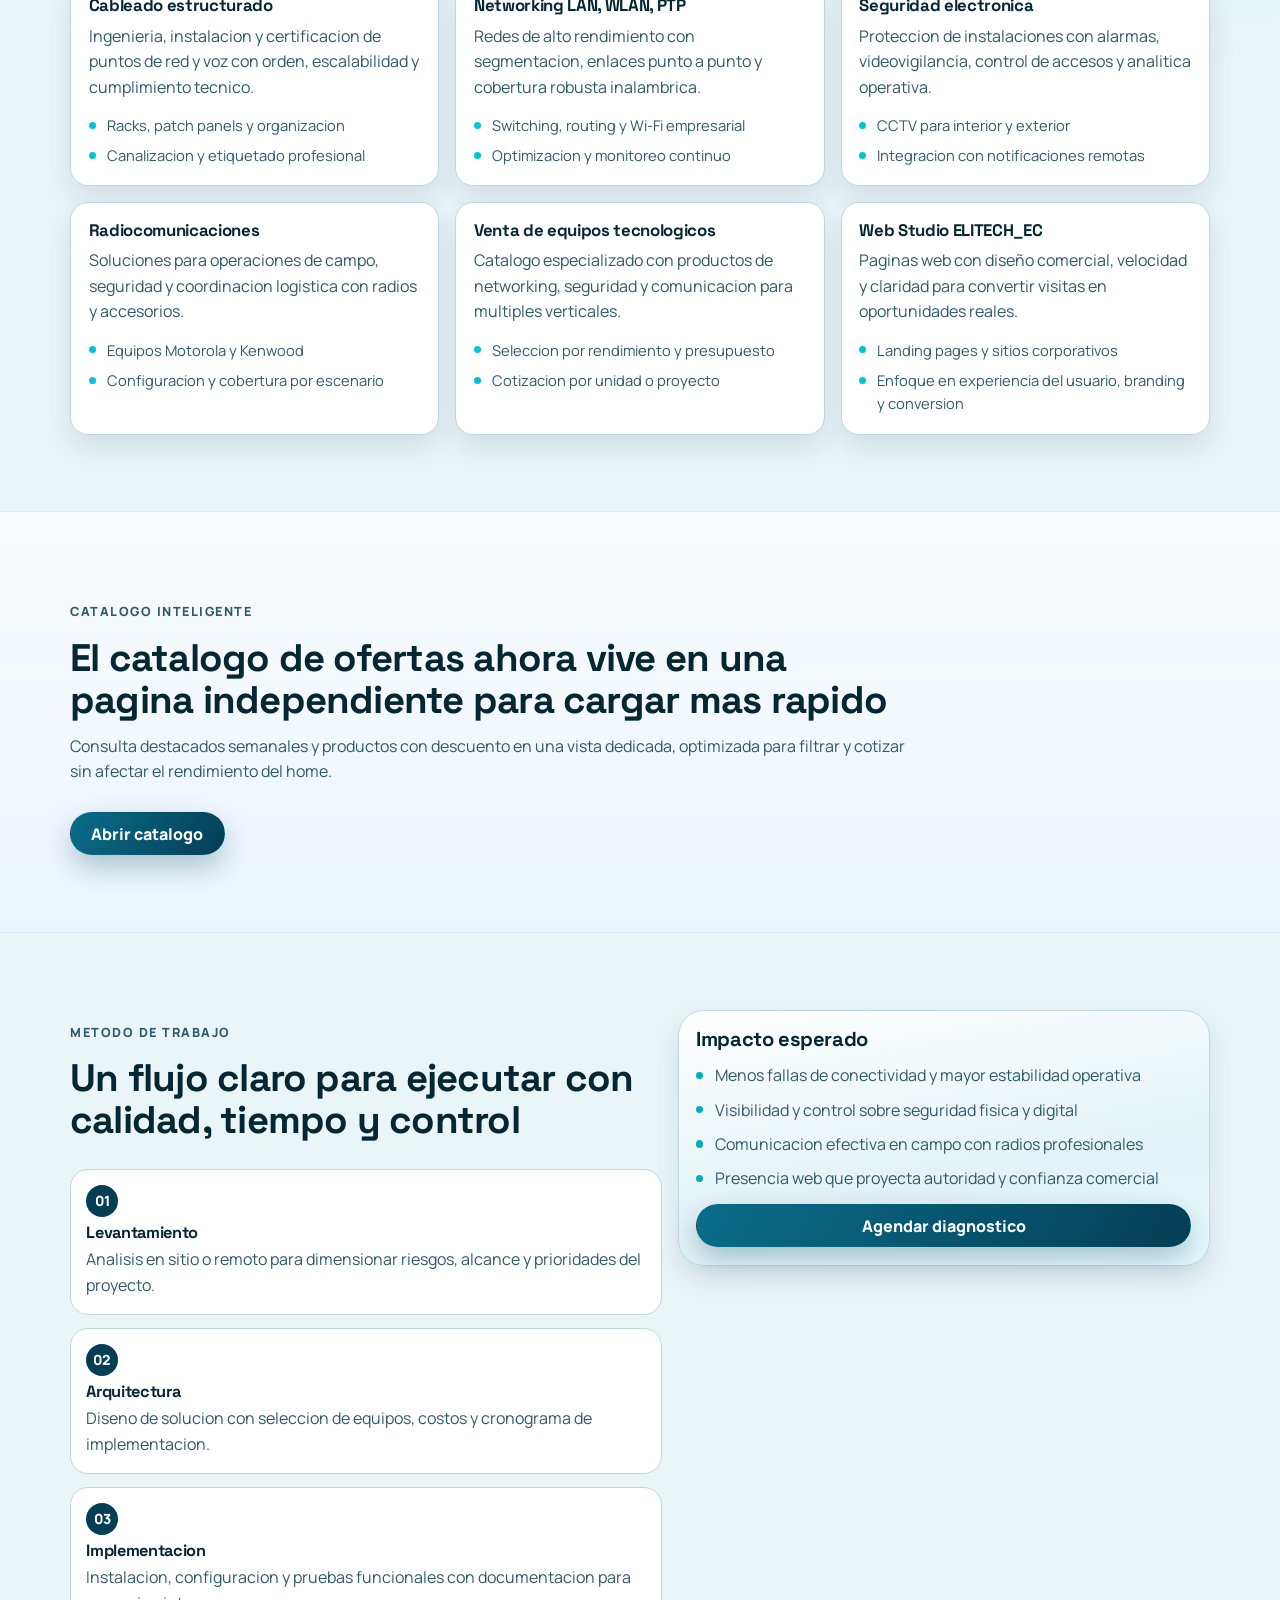
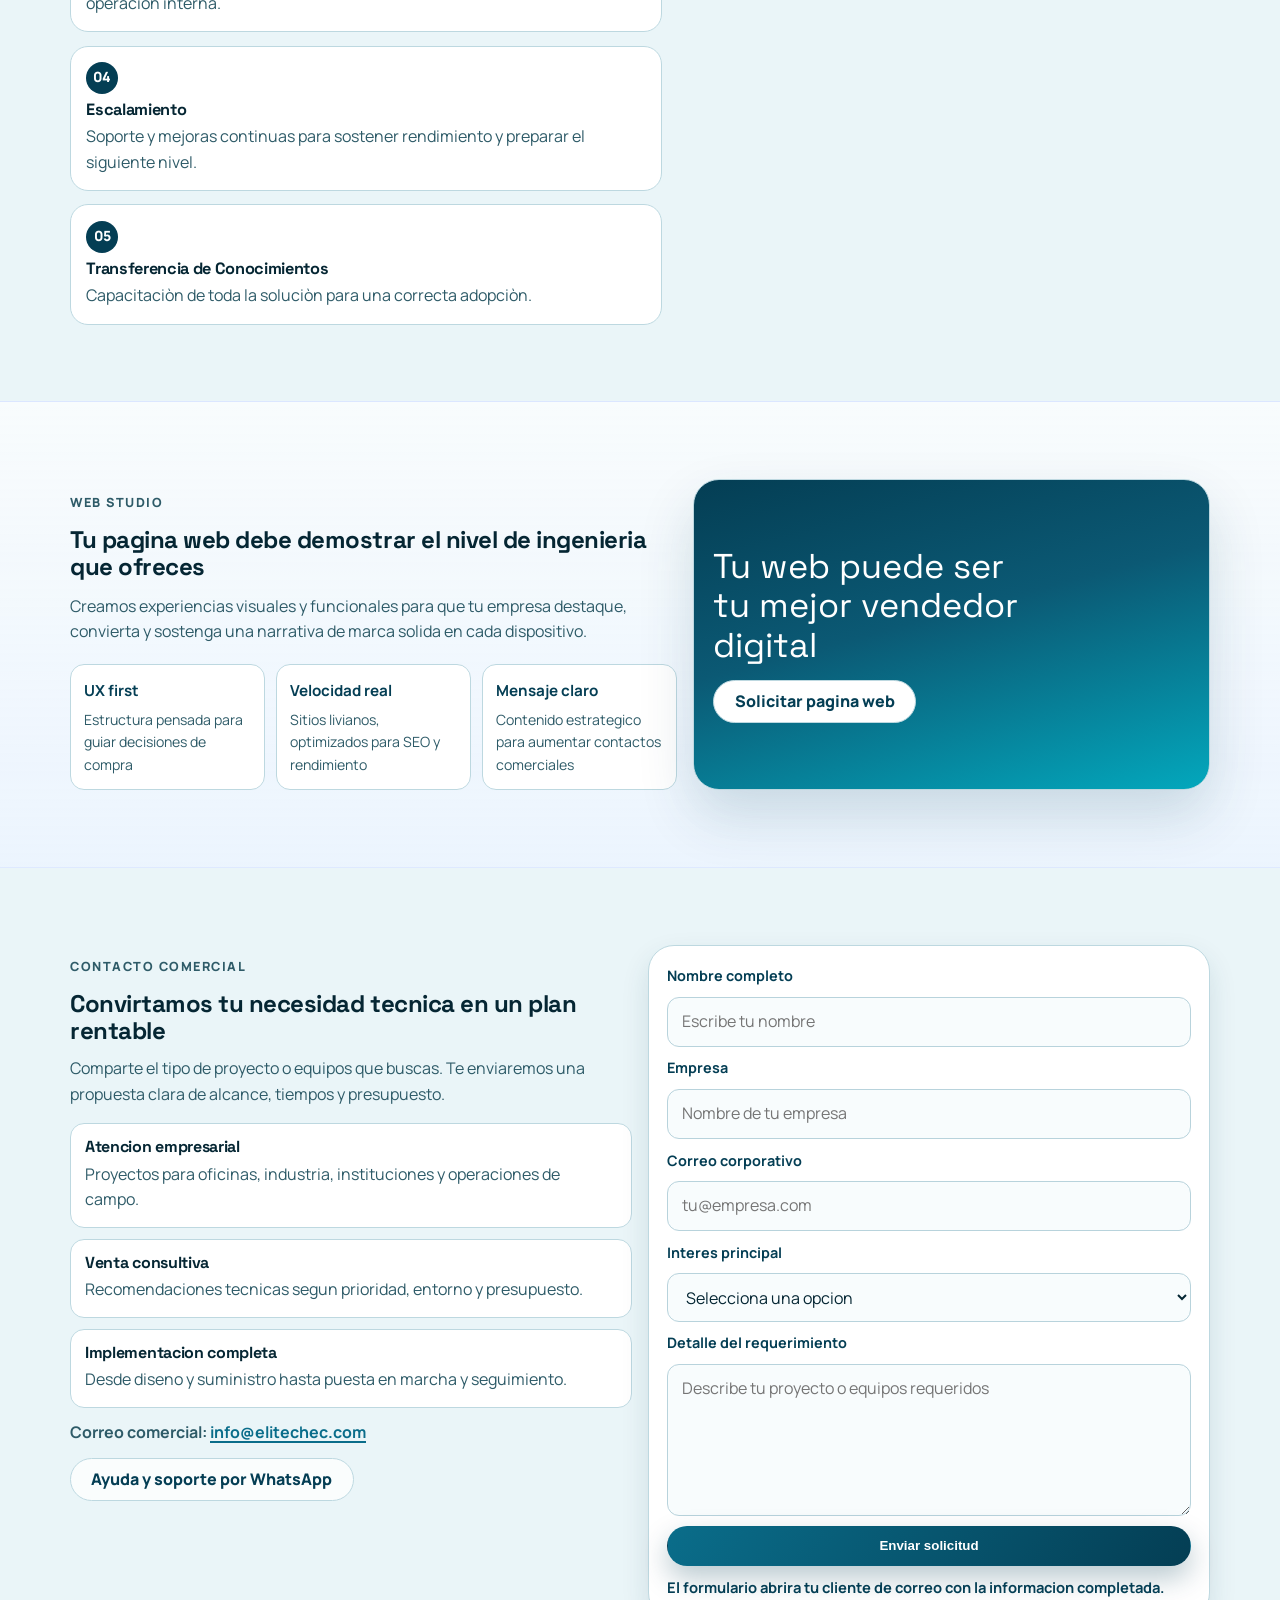
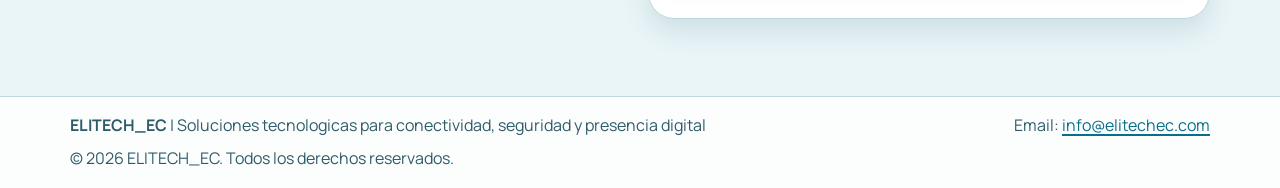
==== commit e5c17737: "Update index.html" ====
--- a/index.html
+++ b/index.html
@@ -19,9 +19,9 @@
 
   <header class="site-header" id="inicio">
     <div class="container nav-wrap">
-      <a class="logo" href="#inicio" aria-label="ELITECH_EC">
+    
         <img class="js-brand-logo" src="/assets/logoV1.jpg" alt="ELITECH_EC">
-      </a>
+      
 
       <button class="menu-toggle" aria-expanded="false" aria-controls="mainNav" aria-label="Abrir menu">
         <span></span>
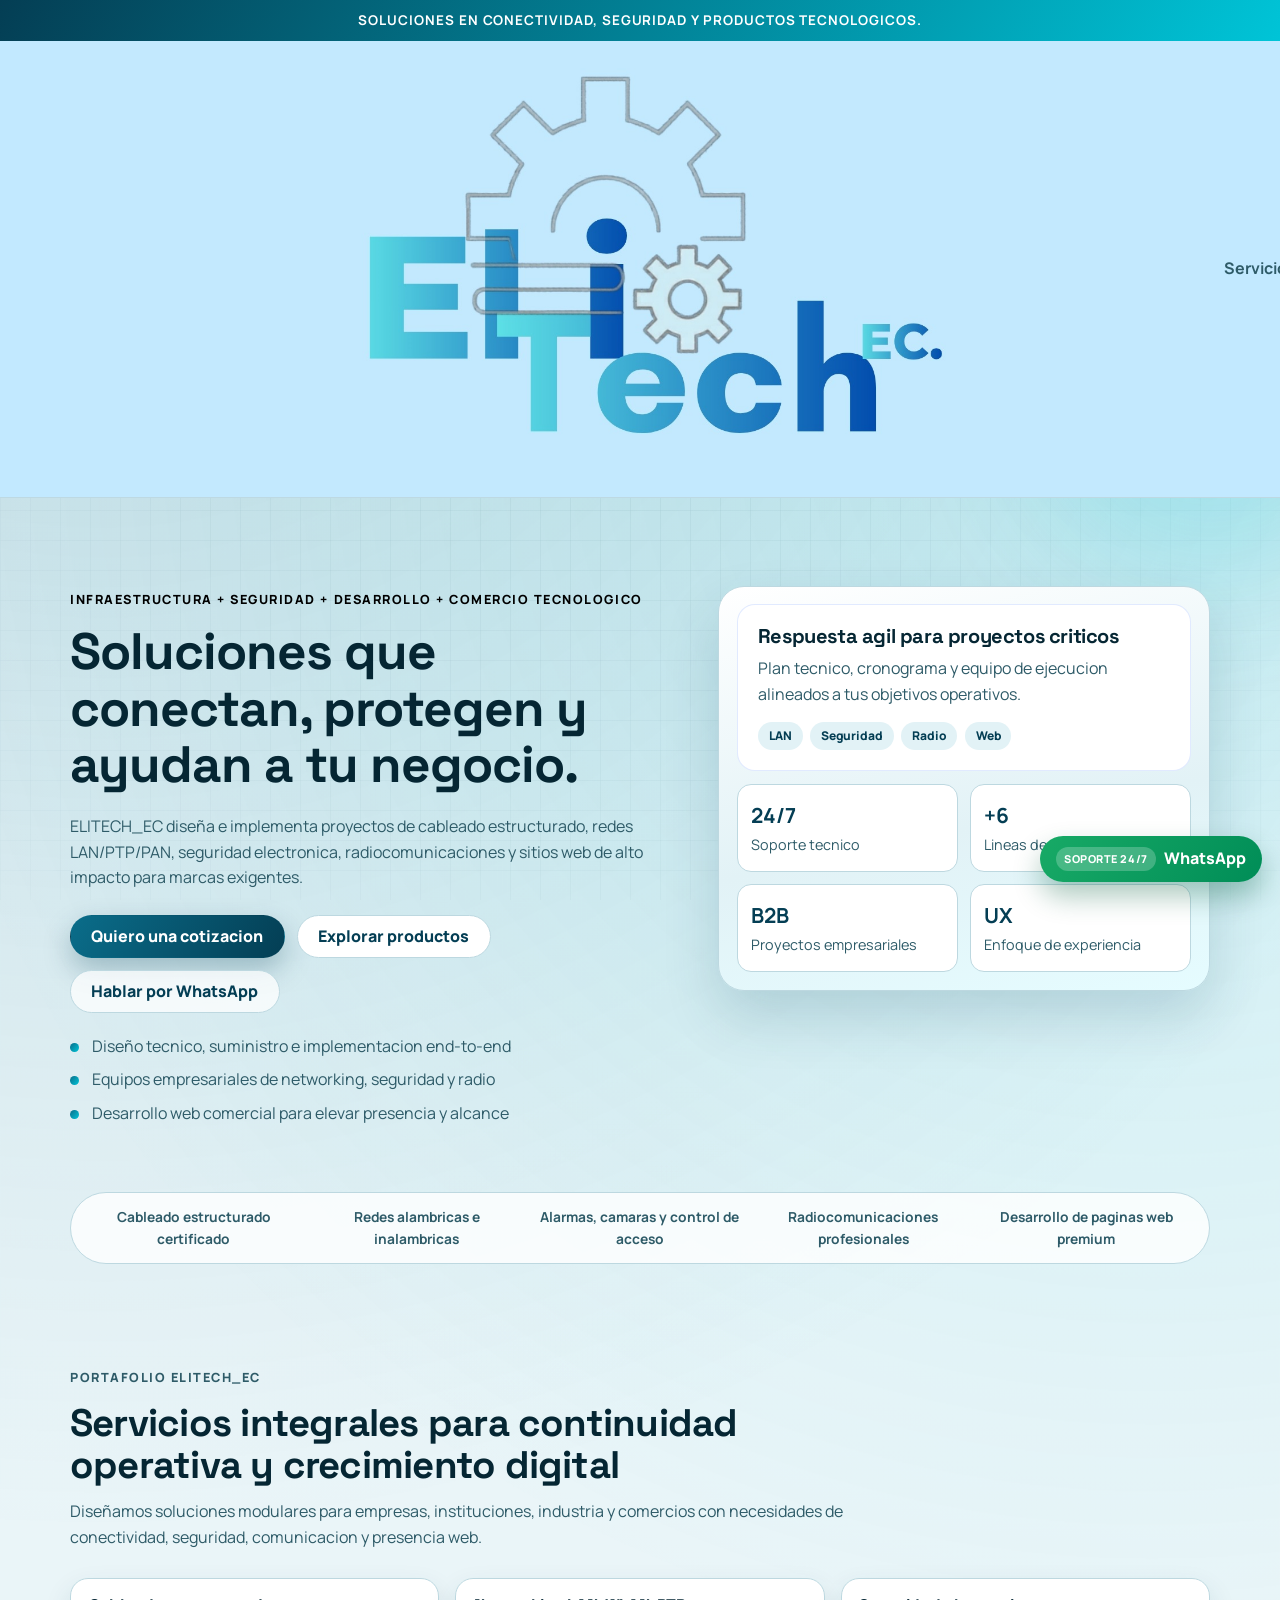
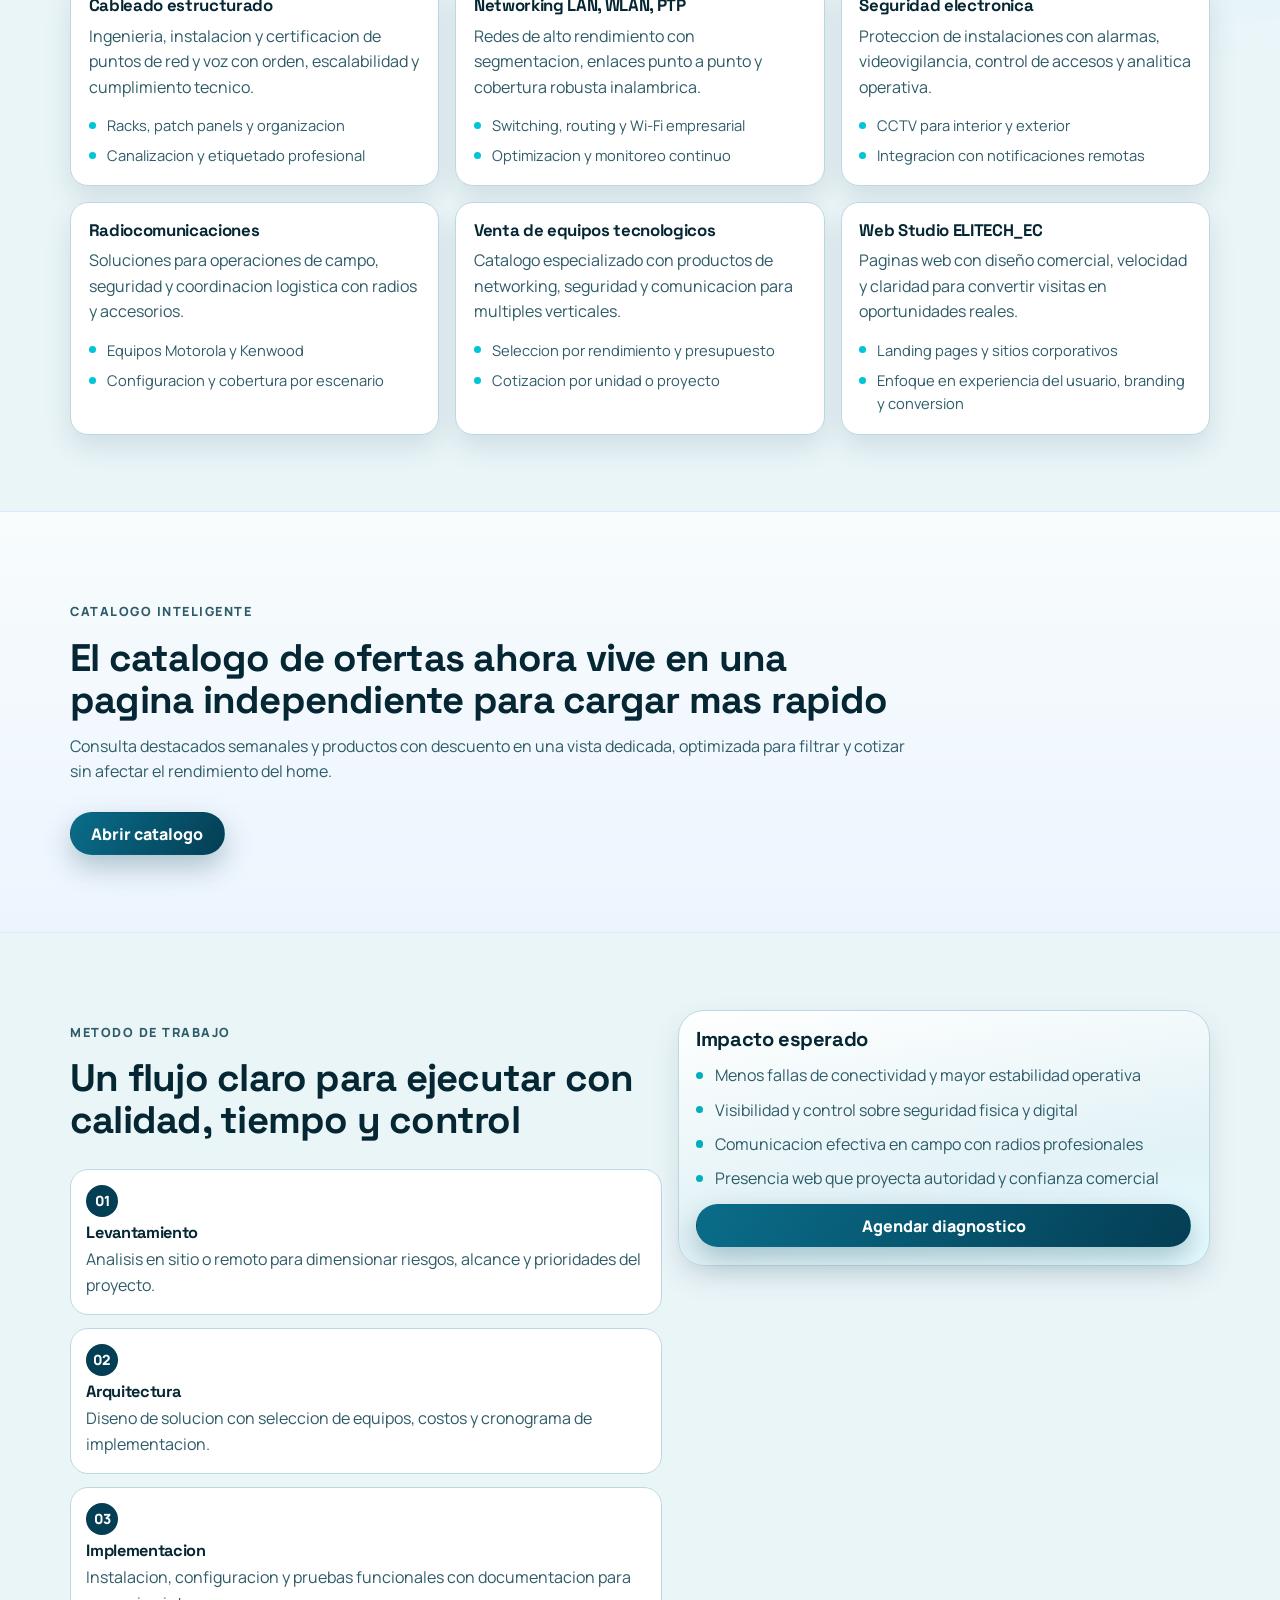
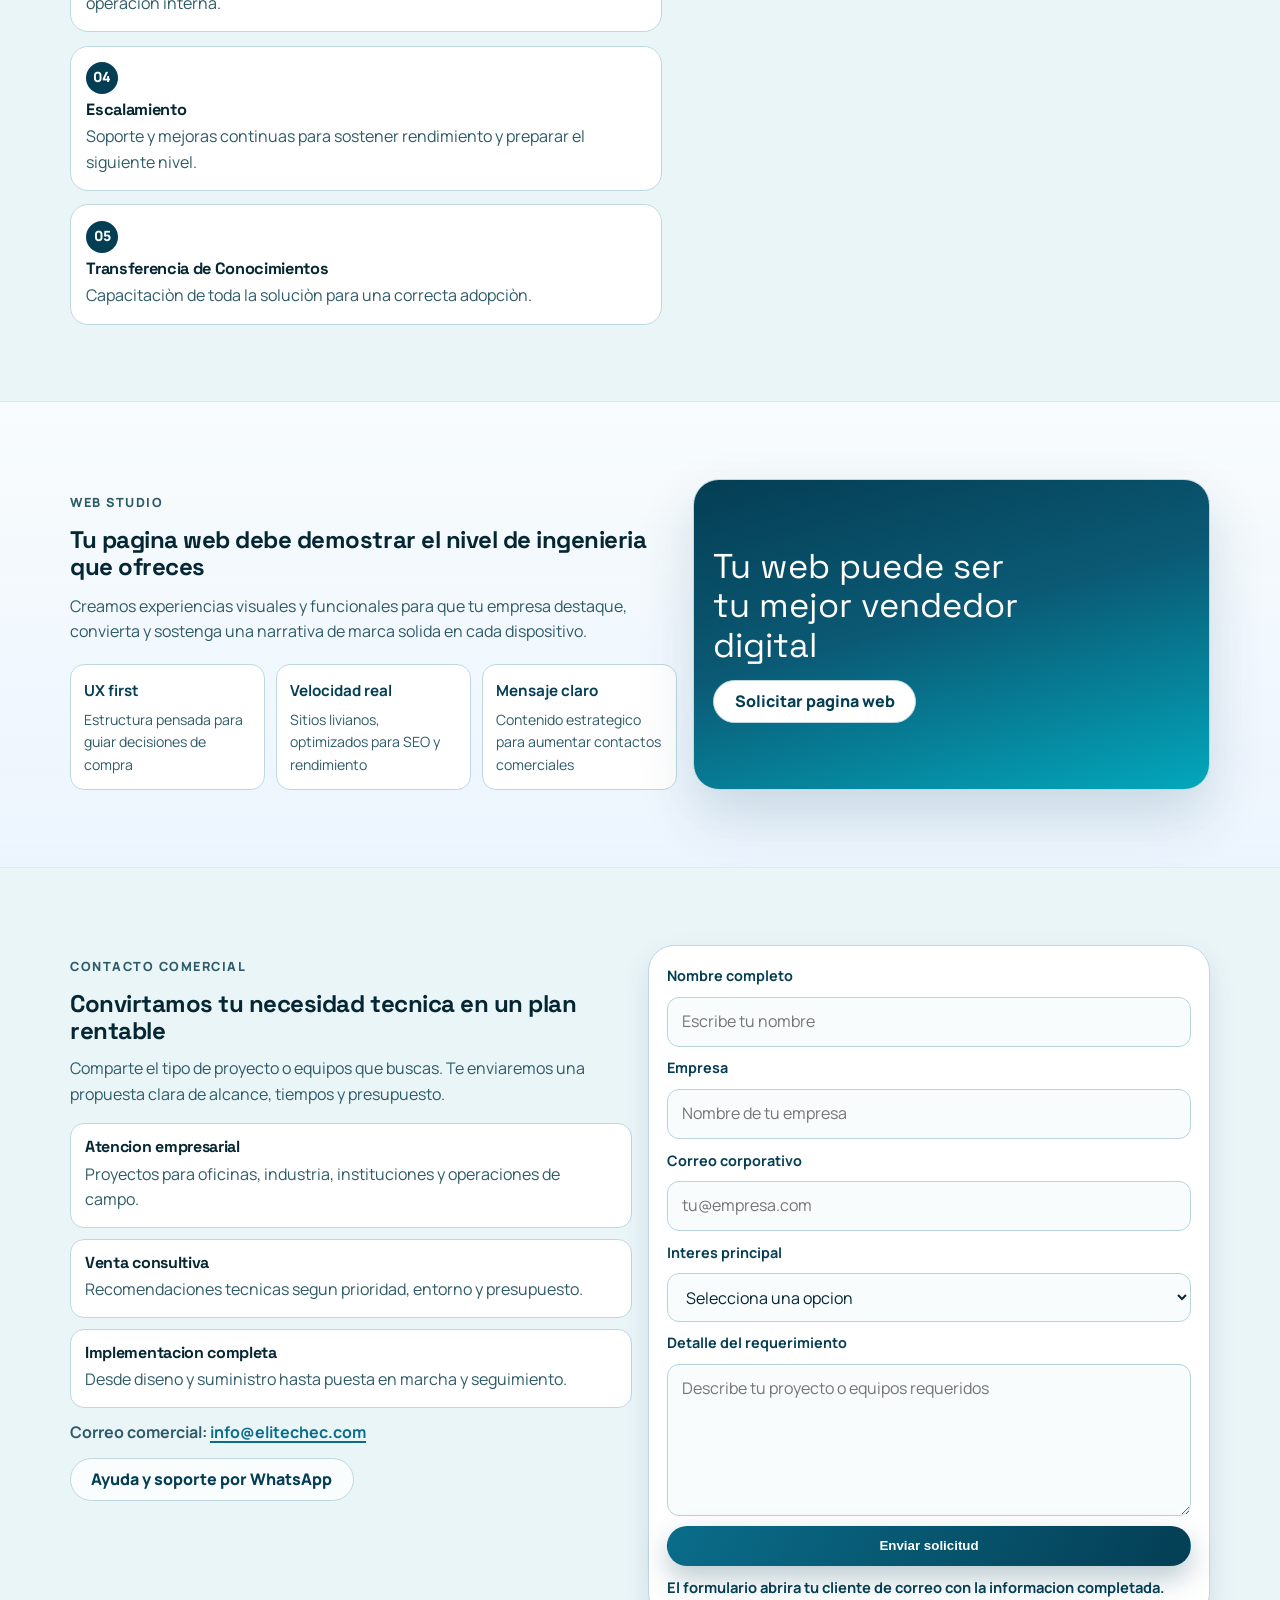
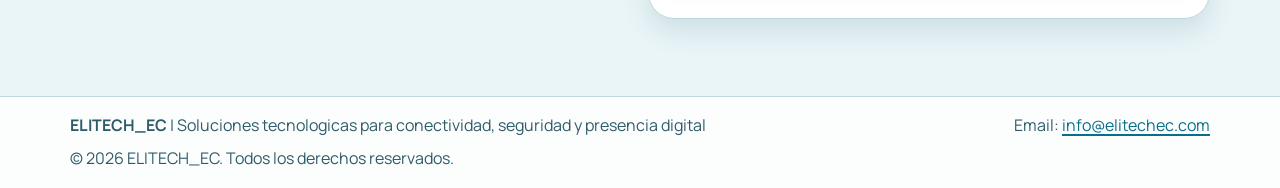
==== commit d999138b: "Update brand logo image source in index.html" ====
--- a/index.html
+++ b/index.html
@@ -20,7 +20,7 @@
   <header class="site-header" id="inicio">
     <div class="container nav-wrap">
     
-        <img class="js-brand-logo" src="/assets/logoV1.jpg" alt="ELITECH_EC">
+        <img class="js-brand-logo" src="/assets/logoV2.jpg" alt="ELITECH_EC">
       
 
       <button class="menu-toggle" aria-expanded="false" aria-controls="mainNav" aria-label="Abrir menu">
